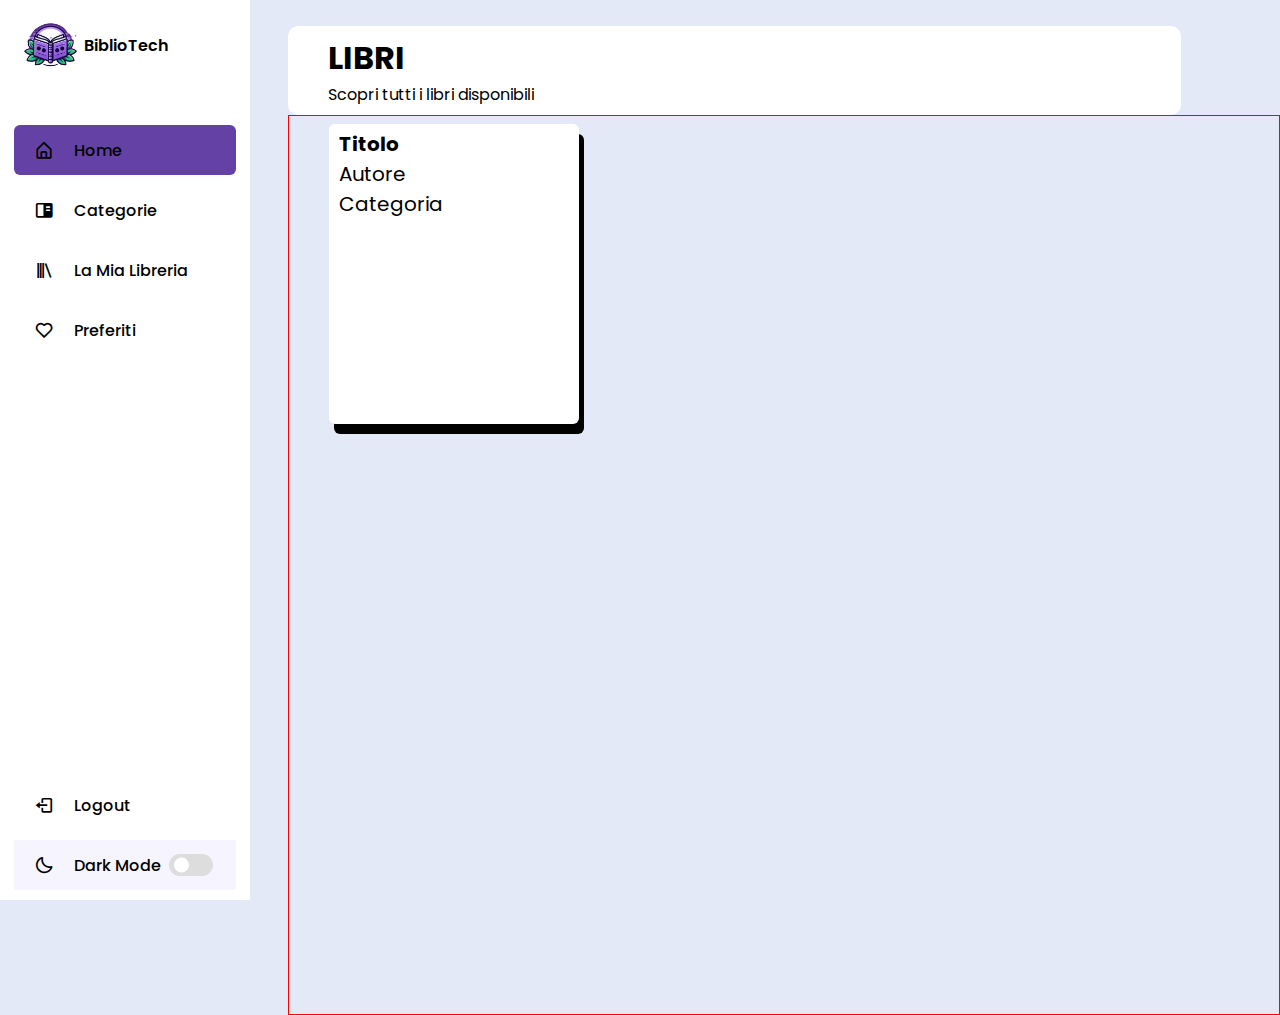
==== client/index.html @ b5feeeb8 "big update" ====
<!DOCTYPE html>
<html lang="en">
<head>
    <meta charset="UTF-8">
    <meta http-equiv="X-UA-Compatible" content="IE=edge">
    <meta name="viewport" content="width=device-width, initial-scale=1.0">
    <link rel="stylesheet" href="resources/clistyle.css">
    <link href='https://unpkg.com/boxicons@2.1.4/css/boxicons.min.css' rel='stylesheet'>
    <script defer src="script.js"></script>
    <title>BiblioTech</title>
</head>
<body>
    <nav class="sidebar close">
        <header>
            <div class="image-text">
                <span class="image">
                    <img src="resources/logo.png" alt="logo">
                </span>

                <div class="text header-text">
                    <span class="name">BiblioTech</span>
                </div>
            </div>
        </header>

        <div class="menu-bar">
            <div class="menu">
                <ul class="menu-links">
                    <li class="nav-link active">
                        <a href="#" >
                            <i class='bx bx-home-alt icon'></i>
                            <span class="text nav-text">Home</span>
                        </a>
                    </li>
                    <li class="nav-link">
                        <a href="categorie.html" >
                            <i class='bx bxs-book-content icon'></i>
                            <span class="text nav-text">Categorie</span>
                        </a>
                    </li>
                    <li class="nav-link">
                        <a href="lamialibreria.html">
                            <i class='bx bx-library icon'></i>
                            <span class="text nav-text">La Mia Libreria</span>
                        </a>
                    </li>
                    <li class="nav-link">
                        <a href="preferiti.html">
                            <i class='bx bx-heart icon'></i>
                            <span class="text nav-text">Preferiti</span>
                        </a>
                    </li>
                </ul>
            </div>

            <div class="bottom-content">
                <li class="" >
                    <a href="loginpage.html">
                        <i class='bx bx-log-out icon'></i>
                        <span class="text nav-text">Logout</span>
                    </a>
                </li>

                <li class="mode">
                    <div class="moon-sun">
                        <i class='bx bx-moon icon moon'></i>
                        <i class='bx bx-sun icon sun'></i>
                    </div>
                    <span class="mode-text text">Dark Mode</span>

                    <div class="toggle-switch" onclick="ToggleDarkMode()">
                        <span class="switch"></span>
                    </div>
                </li>
            </div>
        </div>
    </nav>


<section class="home">
    <div class="container1 text">
        <h1>LIBRI</h1>
        <p>Scopri tutti i libri disponibili</p>
    </div>

    <div class="container2 text" id="libri">
        <div class="libro">
            <h4>Titolo</h4>
            <p>Autore</p>
            <p>Categoria</p>
        </div>
    </div>
</section>
</body>
</html>
---- client/resources/clistyle.css ----
@import url('https://fonts.googleapis.com/css2?family=Poppins:ital,wght@0,100;0,200;0,300;0,400;0,500;0,600;0,700;0,800;0,900;1,100;1,200;1,300;1,400;1,500;1,600;1,700;1,800;1,900&display=swap');

* {
    font-family: 'Poppins', sans-serif;
    margin: 0;
    padding: 0;
    box-sizing: border-box;
}

:root {
    --body-color: #E4E9F7;
    --sidebar-color: #FFF;
    --primary-color: #6441A5;
    --primary-color-light: #F6F5FF;
    --toggle-color: #DDD;
    --text-color: #000;

    --tran-02: all 0.2s ease;
    --tran-03: all 0.3s ease;
    --tran-04: all 0.4s ease;
    --tran-05: all 0.5s ease;
}

body {
    height: 100vh;
    background: var(--body-color);
    transition: var(--tran-04);
}

body.dark {
    --body-color: #18191A;
    --sidebar-color: #242526;
    --primary-color: #3A3B3C;
    --primary-color-light: #3A3B3C;
    --toggle-color: #DDD;
    --text-color: #FFF;
}

.sidebar {
    position: fixed;
    top: 0;
    left: 0;
    height: 100%;
    width: 250px;
    padding: 10px 14px;
    background: var(--sidebar-color);
    z-index: 100;
}

.sidebar .text {
    font-size: 16px;
    font-weight: 500;
    color: var(--text-color);
}
.sidebar .image {
    min-width: 60px;
    display: flex;
    align-items: center;
    justify-content: center;
}


.sidebar li {
    height: 50px;
    margin-top: 10px;
    list-style: none;
    display: flex;
    align-items: center;
}

.sidebar li .icon {
    display: flex;
    align-items: center;
    justify-content: center;
    min-width: 60px;
    font-size: 20px;
}

.sidebar li .icon,
.sidebar li .text {
    color: var(--text-color);
    transition: var(--tran-02);
}

.sidebar header {
    position: relative;
}

.sidebar .image-text img {
    width: 70px;
}

.sidebar header .image-text {
    display: flex;
    align-items: center;
}

header .image-text .header-text {
    display: flex;
    flex-direction: column;
}

.header-text .name {
    font-weight: 600;
}

.sidebar header .toggle {
    position: absolute;
    top: 50%;
    right: -25px;
    transform: translateY(-50%);
    height: 25px;
    width: 25px;
    background: var(--primary-color);
    display: flex;
    align-items: center;
    justify-content: center;
    border-radius: 50%;
    color: var(--sidebar-color);
    font-size: 22px;
}

body.dark .sidebar header .toggle {
    color: var(--text-color);
}

.sidebar .menu {
    margin-top: 35px;
}

.sidebar li a {
    height: 100%;
    width: 100%;
    display: flex;
    align-items: center;
    text-decoration: none;
    border-radius: 6px;
    transition: var(--tran-04);
}

.active {
    background: var(--primary-color);
    border-radius: 6px;
    color: var(--sidebar-color);
}

.sidebar li a:hover {
    background: var(--primary-color);
}

.sidebar li a:hover .icon,
.sidebar li a:hover .text {
    color: var(--sidebar-color);
}

body.dark .sidebar li a:hover .icon,
body.dark .sidebar li a:hover .text {
    color: var(--text-color);
}

.sidebar .menu-bar {
    height: calc(100% - 70px);
    display: flex;
    flex-direction: column;
    justify-content: space-between;
}

.menu-bar .mode {
    background: var(--primary-color-light);
}

.menu-bar .mode .moon-sun {
    height: 50px;
    width: 60px;
    display: flex;
    align-items: center;
}

.menu-bar .mode i {
    position: absolute;
    transition: var(--tran-03);
}

.menu-bar .mode i.sun {
    opacity: 0;
}

body.dark .menu-bar .mode i.sun {
    opacity: 1;
}

body.dark .menu-bar .mode i.moon {
    opacity: 0;
}

.menu-bar .mode .toggle-switch {
    display: flex;
    align-items: center;
    justify-content: center;
    height: 100%;
    min-width: 60px;
    cursor: pointer;
    border-radius: 6px;
    background: var(--primary-color-light);
}

.toggle-switch .switch {
    position: relative;
    height: 22px;
    width: 44px;
    border-radius: 25px;
    background: var(--toggle-color);
}

.switch::before {
    content: '';
    position: absolute;
    height: 15px;
    width: 15px;
    border-radius: 50%;
    top: 50%;
    left: 5px;
    transform: translateY(-50%);
    background-color: var(--sidebar-color);
    transition: var(--tran-03);
}

body.dark .switch::before {
    left: 24px;
}

.home {
    position: relative;
    height: 100vh;
    left: 250px;
    padding-left: 3%;
    padding-top: 2%;
    width: calc(100% - 250px);
    background: var(--body-color);
    transition: var(--tran-05);
}

.home .text {
    color: var(--text-color);
    padding: 8px 40px;
}

.container1 {
    position: relative;
    background: var(--sidebar-color);
    border-radius: 10px;
    width: 90%;
}

.container2 {
    border: 1px solid red;
    height: 100vh;
    width: 100%;
}

.libro {
    background: var(--sidebar-color);
    width: 250px;
    height: 300px;
    border-radius: 6px;
    padding: 5px 10px;
    font-size: 20px;
    box-shadow: 5px 10px;
}
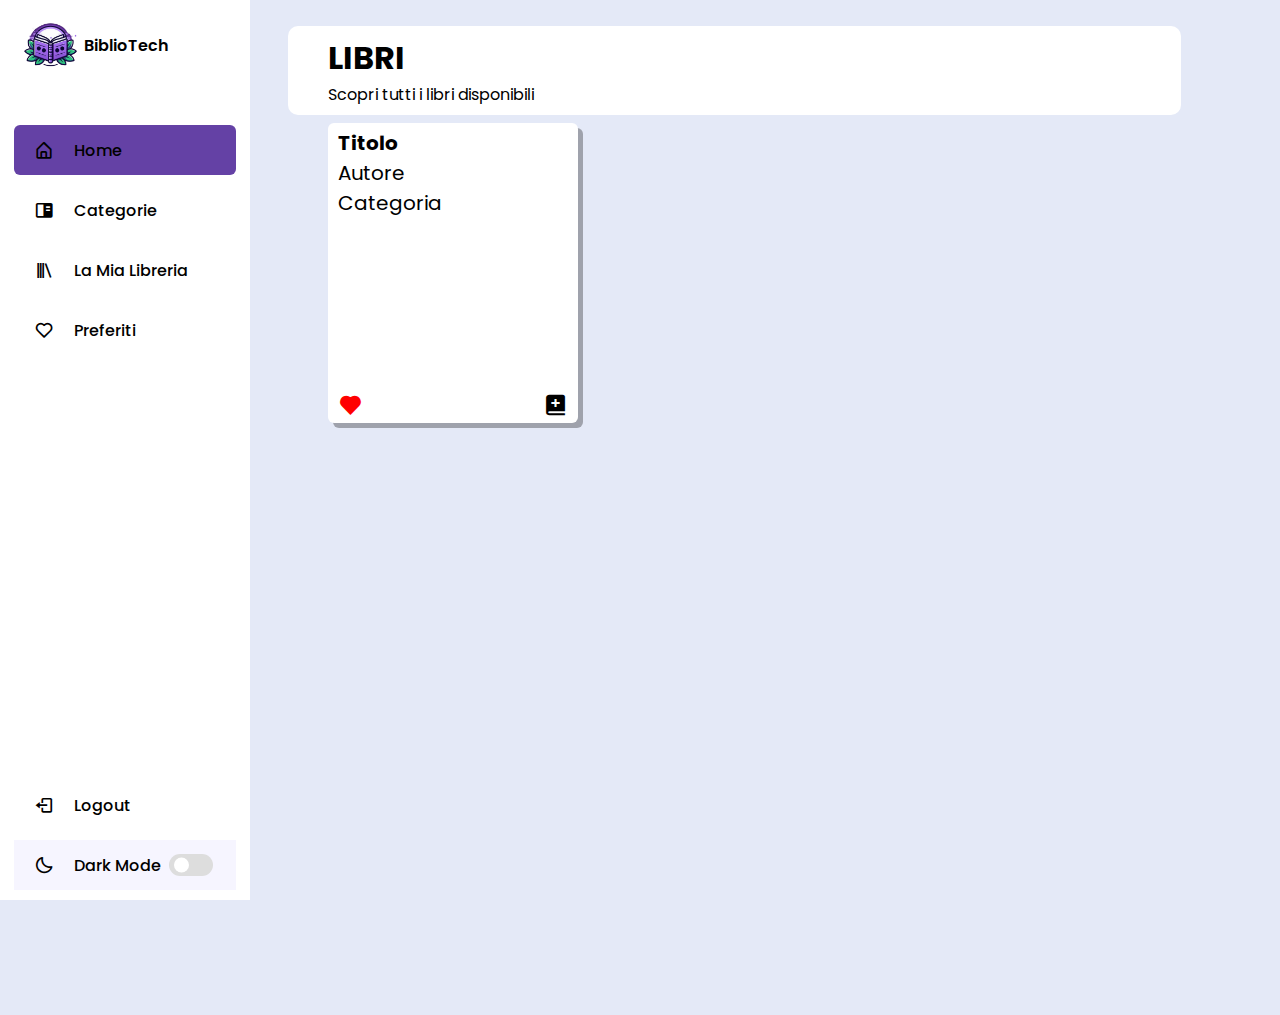
==== commit d8d762eb: "other updates" ====
--- a/client/index.html
+++ b/client/index.html
@@ -6,6 +6,7 @@
     <meta name="viewport" content="width=device-width, initial-scale=1.0">
     <link rel="stylesheet" href="resources/clistyle.css">
     <link href='https://unpkg.com/boxicons@2.1.4/css/boxicons.min.css' rel='stylesheet'>
+    <script src="https://code.jquery.com/jquery-3.7.1.min.js" integrity="sha256-/JqT3SQfawRcv/BIHPThkBvs0OEvtFFmqPF/lYI/Cxo=" crossorigin="anonymous"></script>
     <script defer src="script.js"></script>
     <title>BiblioTech</title>
 </head>
@@ -85,9 +86,15 @@
 
     <div class="container2 text" id="libri">
         <div class="libro">
-            <h4>Titolo</h4>
-            <p>Autore</p>
-            <p>Categoria</p>
+            <div class="content">
+                <h4>Titolo</h4>
+                <p>Autore</p>
+                <p>Categoria</p>
+            </div>
+            <div class="actions">
+                <i class='bx bxs-heart' style='color:#ff0000; font-size: 25px; cursor: pointer;'></i>
+                <i class='bx bxs-book-add' style="font-size: 25px; cursor: pointer;"></i>
+            </div>
         </div>
     </div>
 </section>
--- a/client/resources/clistyle.css
+++ b/client/resources/clistyle.css
@@ -253,7 +253,6 @@
 }
 
 .container2 {
-    border: 1px solid red;
     height: 100vh;
     width: 100%;
 }
@@ -265,5 +264,18 @@
     border-radius: 6px;
     padding: 5px 10px;
     font-size: 20px;
-    box-shadow: 5px 10px;
-}+    box-shadow: 5px 5px rgba(0, 0, 0, 0.3);
+    display: flex;
+    flex-direction: column;
+    justify-content: space-between;
+}
+
+.content {
+    flex: 1;
+}
+
+.actions {
+    display: flex;
+    justify-content: space-between;
+}
+
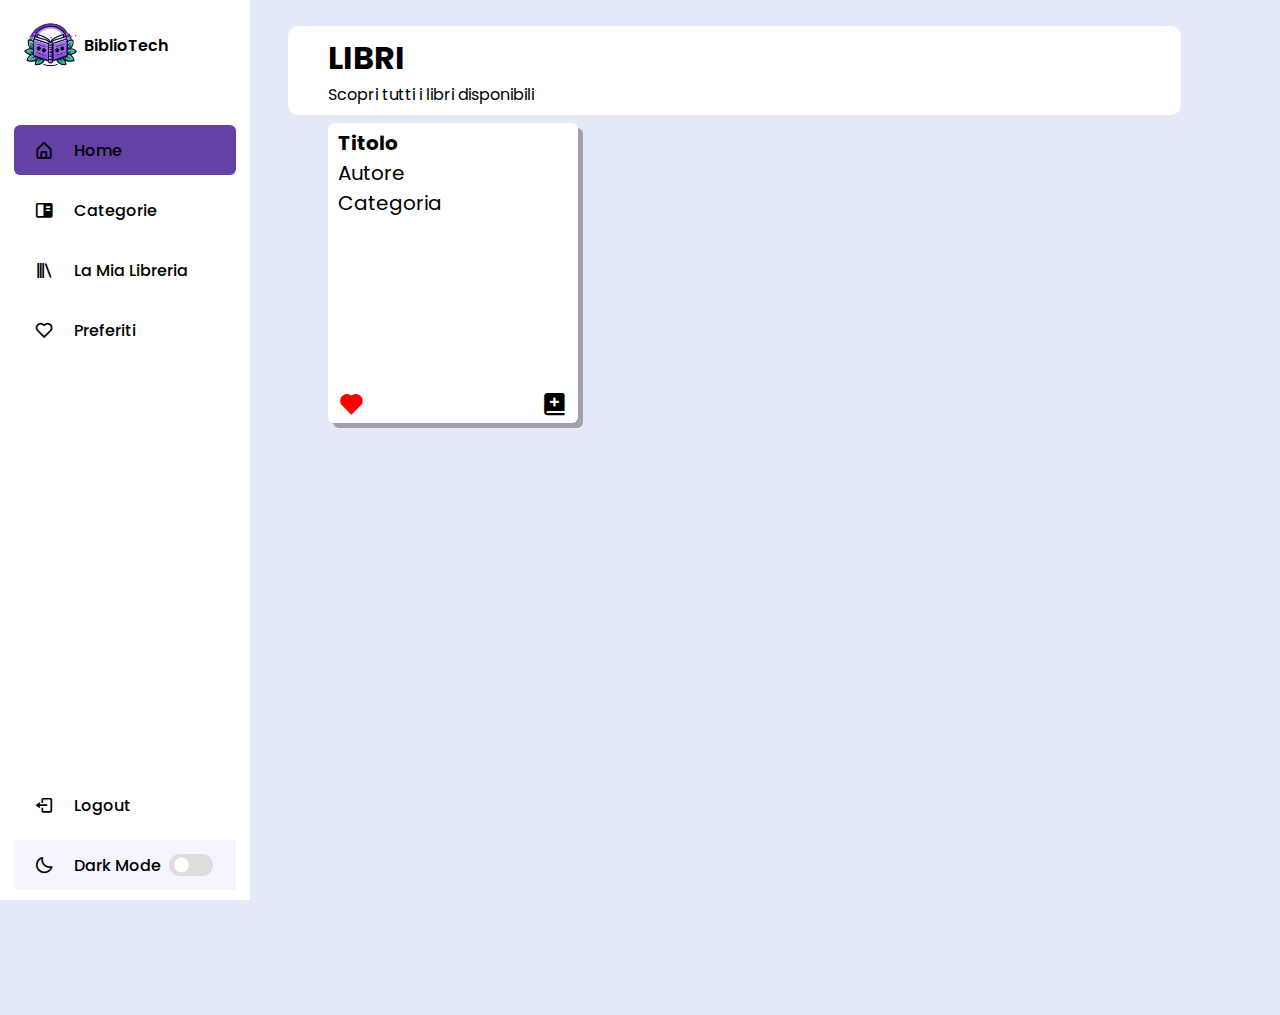
==== commit 256d834b: "Co-authored-by: DigioMatthy <DigioMatthy@users.noreply.github.com>" ====
--- a/client/index.html
+++ b/client/index.html
@@ -55,8 +55,8 @@
             </div>
 
             <div class="bottom-content">
-                <li class="" >
-                    <a href="loginpage.html">
+                <li class="" onclick="LogOutUser()">
+                    <a href="#">
                         <i class='bx bx-log-out icon'></i>
                         <span class="text nav-text">Logout</span>
                     </a>
@@ -92,8 +92,8 @@
                 <p>Categoria</p>
             </div>
             <div class="actions">
-                <i class='bx bxs-heart' style='color:#ff0000; font-size: 25px; cursor: pointer;'></i>
-                <i class='bx bxs-book-add' style="font-size: 25px; cursor: pointer;"></i>
+                <i class='bx bxs-heart' style='color:#ff0000; font-size: 27px; cursor: pointer;'></i>
+                <i class='bx bxs-book-add' style="font-size: 27px; cursor: pointer;"></i>
             </div>
         </div>
     </div>
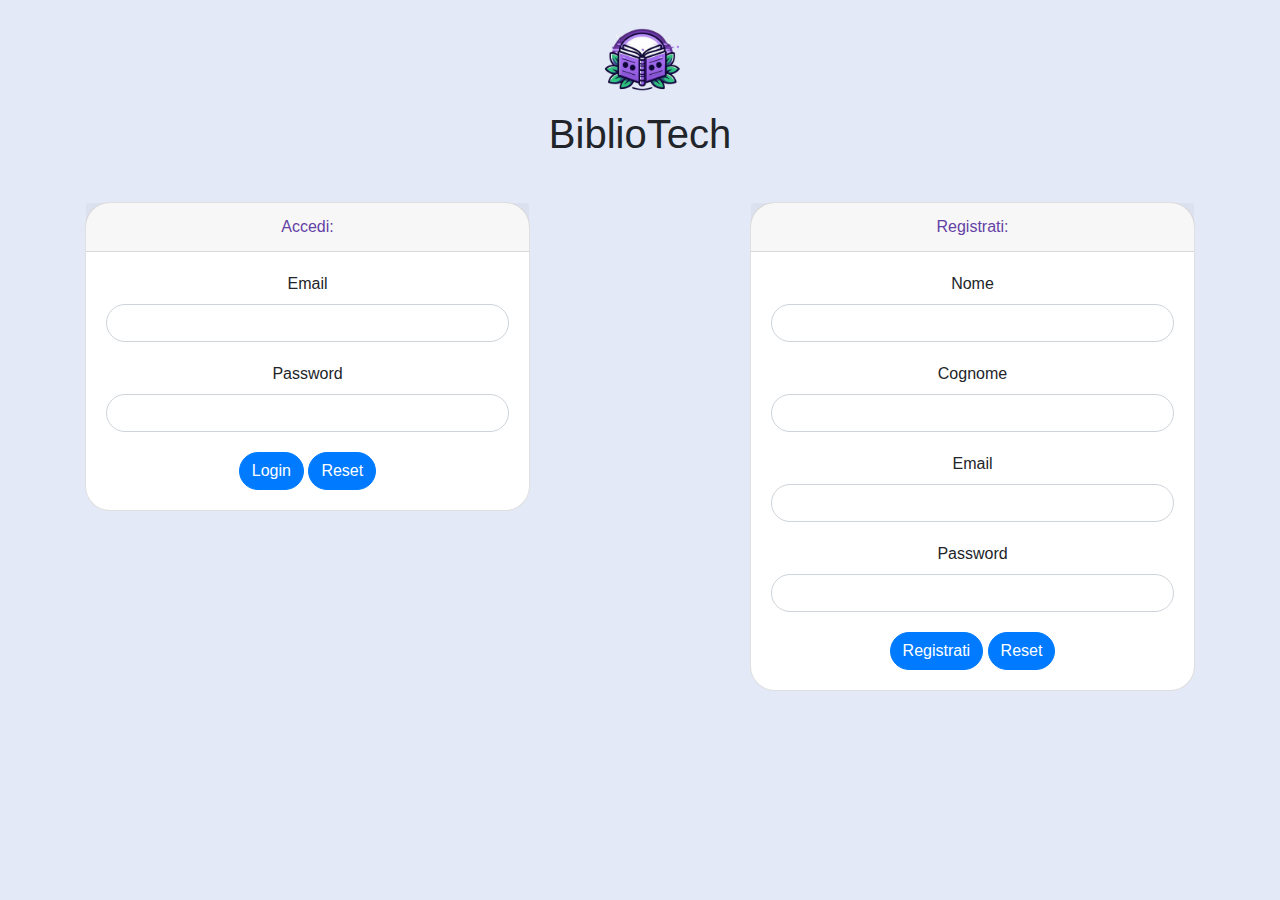
==== commit 03865778: "gestionale completo" ====
--- a/client/index.html
+++ b/client/index.html
@@ -11,7 +11,10 @@
     <title>BiblioTech</title>
 </head>
 <body>
-    <nav class="sidebar close">
+    <!-- SnackBar -->
+    <div id="snackbar"></div>
+    
+    <nav class="sidebar">
         <header>
             <div class="image-text">
                 <span class="image">
@@ -34,12 +37,6 @@
                         </a>
                     </li>
                     <li class="nav-link">
-                        <a href="categorie.html" >
-                            <i class='bx bxs-book-content icon'></i>
-                            <span class="text nav-text">Categorie</span>
-                        </a>
-                    </li>
-                    <li class="nav-link">
                         <a href="lamialibreria.html">
                             <i class='bx bx-library icon'></i>
                             <span class="text nav-text">La Mia Libreria</span>
@@ -55,6 +52,8 @@
             </div>
 
             <div class="bottom-content">
+                <li id="signedUser" class="nav-link">
+                </li>
                 <li class="" onclick="LogOutUser()">
                     <a href="#">
                         <i class='bx bx-log-out icon'></i>
--- a/client/resources/clistyle.css
+++ b/client/resources/clistyle.css
@@ -167,6 +167,7 @@
 
 .menu-bar .mode {
     background: var(--primary-color-light);
+    border-radius: 6px;
 }
 
 .menu-bar .mode .moon-sun {
@@ -279,3 +280,64 @@
     justify-content: space-between;
 }
 
+#signedUser {
+    background: var(--primary-color-light);
+    border-radius: 6px;
+    display: flex;
+    flex-direction: column;
+    font-size: 13px;
+    text-align: center;
+
+}
+
+#signedUser span {
+    color: var(--text-color);
+    opacity: 0.6;
+}
+
+#signedUser span:first-child {
+    margin-top: 5px;
+}
+
+/* StackBar */
+#snackbar {
+    visibility: hidden;
+    min-width: 250px;
+    margin-left: -125px;
+    background-color: #333;
+    color: #fff;
+    text-align: center;
+    border-radius: 2px;
+    padding: 16px;
+    position: fixed;
+    z-index: 1;
+    left: 50%;
+    bottom: 30px;
+    font-size: 17px;
+  }
+  
+  #snackbar.show {
+    visibility: visible;
+    -webkit-animation: fadein 0.5s, fadeout 0.5s 2.5s;
+    animation: fadein 0.5s, fadeout 0.5s 2.5s;
+  }
+  
+  @-webkit-keyframes fadein {
+    from {bottom: 0; opacity: 0;} 
+    to {bottom: 30px; opacity: 1;}
+  }
+  
+  @keyframes fadein {
+    from {bottom: 0; opacity: 0;}
+    to {bottom: 30px; opacity: 1;}
+  }
+  
+  @-webkit-keyframes fadeout {
+    from {bottom: 30px; opacity: 1;} 
+    to {bottom: 0; opacity: 0;}
+  }
+  
+  @keyframes fadeout {
+    from {bottom: 30px; opacity: 1;}
+    to {bottom: 0; opacity: 0;}
+  }